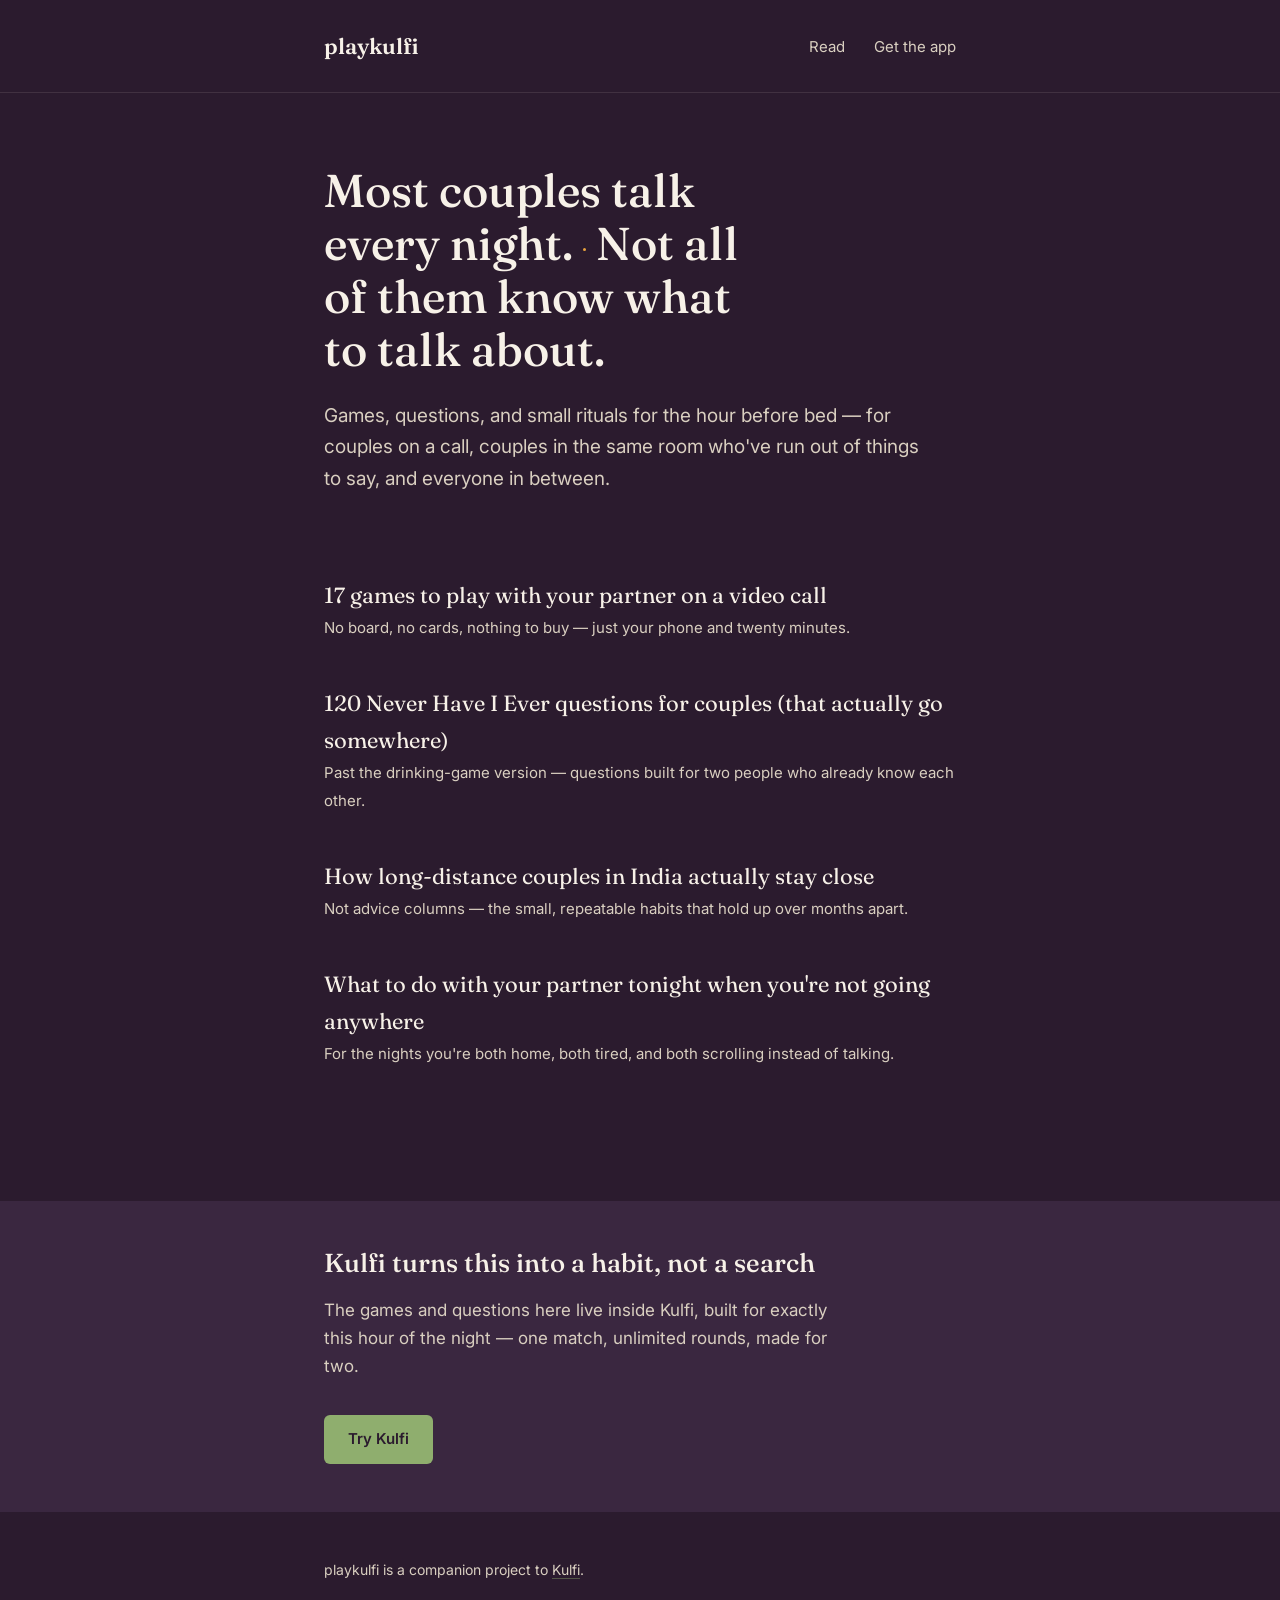
==== index.html @ df174f33 "add site" ====
<!DOCTYPE html>
<html lang="en">
<head>
<meta charset="UTF-8">
<meta name="viewport" content="width=device-width, initial-scale=1">
<title>PlayKulfi — Games and ideas for couples who don't live in the same room</title>
<meta name="description" content="Games, questions, and things to do with your partner tonight — whether you're on a call, in the same city, or nowhere near each other.">
<link rel="stylesheet" href="styles.css">
</head>
<body>

<header class="site">
  <div class="wrap">
    <a href="/" class="wordmark">playkulfi</a>
    <nav class="site">
      <a href="#posts">Read</a>
      <a href="https://kulfi.club" target="_blank" rel="noopener">Get the app</a>
    </nav>
  </div>
</header>

<section class="hero">
  <div class="wrap">
    <h1>Most couples talk every night.<span class="stick"></span>Not all of them know what to talk about.</h1>
    <p class="lede">Games, questions, and small rituals for the hour before bed — for couples on a call, couples in the same room who've run out of things to say, and everyone in between.</p>
  </div>
</section>

<section class="post-list" id="posts">
  <div class="wrap">

    <a class="post-row" href="/blogs/video-call-games.html">
      <span class="post-title">17 games to play with your partner on a video call</span>
      <span class="post-dek">No board, no cards, nothing to buy — just your phone and twenty minutes.</span>
    </a>

    <a class="post-row" href="/blogs/never-have-i-ever-couples.html">
      <span class="post-title">120 Never Have I Ever questions for couples (that actually go somewhere)</span>
      <span class="post-dek">Past the drinking-game version — questions built for two people who already know each other.</span>
    </a>

    <a class="post-row" href="/blogs/long-distance-closeness.html">
      <span class="post-title">How long-distance couples in India actually stay close</span>
      <span class="post-dek">Not advice columns — the small, repeatable habits that hold up over months apart.</span>
    </a>

    <a class="post-row" href="/blogs/night-in-ideas.html">
      <span class="post-title">What to do with your partner tonight when you're not going anywhere</span>
      <span class="post-dek">For the nights you're both home, both tired, and both scrolling instead of talking.</span>
    </a>

  </div>
</section>

<div class="cta-band">
  <div class="wrap">
    <h2>Kulfi turns this into a habit, not a search</h2>
    <p>The games and questions here live inside Kulfi, built for exactly this hour of the night — one match, unlimited rounds, made for two.</p>
    <a class="btn" href="https://kulfi.club" target="_blank" rel="noopener">Try Kulfi</a>
  </div>
</div>

<footer class="site">
  <div class="wrap">
    <p>playkulfi is a companion project to <a href="https://kulfi.club" target="_blank" rel="noopener">Kulfi</a>.</p>
  </div>
</footer>

</body>
</html>
---- styles.css ----
@import url('https://fonts.googleapis.com/css2?family=Fraunces:opsz,wght@9..144,400;9..144,500;9..144,600&family=Inter:wght@400;500;600&display=swap');

:root {
  --night: #2B1B2E;
  --night-soft: #3A2740;
  --pistachio: #8FAE6E;
  --marigold: #E8A33D;
  --cream: #F7F1E8;
  --cream-dim: #D9CFC0;
  --max-width: 680px;
}

* { box-sizing: border-box; }

html {
  scroll-behavior: smooth;
}

body {
  margin: 0;
  background: var(--night);
  color: var(--cream);
  font-family: 'Inter', -apple-system, sans-serif;
  font-size: 17px;
  line-height: 1.65;
  -webkit-font-smoothing: antialiased;
}

h1, h2, h3 {
  font-family: 'Fraunces', Georgia, serif;
  font-weight: 500;
  line-height: 1.15;
  margin: 0 0 0.5em 0;
  color: var(--cream);
}

a {
  color: var(--pistachio);
  text-decoration: none;
  border-bottom: 1px solid rgba(143, 174, 110, 0.4);
  transition: border-color 0.15s ease;
}

a:hover, a:focus-visible {
  border-color: var(--pistachio);
}

a:focus-visible {
  outline: 2px solid var(--marigold);
  outline-offset: 2px;
  border-radius: 2px;
}

.wrap {
  max-width: var(--max-width);
  margin: 0 auto;
  padding: 0 24px;
}

/* Header */
header.site {
  padding: 28px 0;
  border-bottom: 1px solid rgba(247, 241, 232, 0.1);
}

header.site .wrap {
  display: flex;
  justify-content: space-between;
  align-items: center;
}

.wordmark {
  font-family: 'Fraunces', serif;
  font-size: 22px;
  font-weight: 600;
  color: var(--cream);
  border: none;
}

.wordmark:hover { border: none; }

nav.site a {
  color: var(--cream-dim);
  border: none;
  margin-left: 24px;
  font-size: 15px;
}

nav.site a:hover { color: var(--marigold); }

/* Hero */
.hero {
  padding: 72px 0 56px;
}

.hero h1 {
  font-size: clamp(32px, 5vw, 46px);
  max-width: 14ch;
}

.hero p.lede {
  font-size: 19px;
  color: var(--cream-dim);
  max-width: 50ch;
  margin-top: 16px;
}

.stick {
  display: inline-block;
  width: 3px;
  height: 3px;
  border-radius: 50%;
  background: var(--marigold);
  margin: 0 10px;
  vertical-align: middle;
}

/* Post list */
.post-list {
  padding: 8px 0 64px;
}

.post-row {
  display: block;
  padding: 22px 0;
  border-bottom: 1px solid rgba(247, 241, 232, 0.1);
  border: none;
}

.post-row:first-child { padding-top: 0; }

.post-row:hover .post-title { color: var(--marigold); }

.post-title {
  font-family: 'Fraunces', serif;
  font-size: 22px;
  color: var(--cream);
  display: block;
  transition: color 0.15s ease;
}

.post-dek {
  color: var(--cream-dim);
  font-size: 15px;
  margin-top: 6px;
}

/* Blog post page */
article {
  padding: 56px 0 40px;
}

article .kicker {
  color: var(--pistachio);
  font-size: 14px;
  margin-bottom: 12px;
}

article h1 {
  font-size: clamp(28px, 4.5vw, 38px);
  max-width: 20ch;
}

article .dek {
  color: var(--cream-dim);
  font-size: 18px;
  margin-top: 12px;
  max-width: 55ch;
}

article .body {
  margin-top: 36px;
  max-width: 62ch;
}

article .body p { margin: 0 0 22px 0; }

article .body h2 {
  font-size: 24px;
  margin-top: 44px;
}

article .body ul, article .body ol {
  padding-left: 22px;
  margin: 0 0 22px 0;
}

article .body li { margin-bottom: 8px; }

.callout {
  background: var(--night-soft);
  border-left: 3px solid var(--marigold);
  padding: 18px 22px;
  border-radius: 4px;
  margin: 32px 0;
}

.callout p { margin: 0; }

.callout a { color: var(--marigold); border-color: rgba(232, 163, 61, 0.4); }

/* CTA band */
.cta-band {
  background: var(--night-soft);
  padding: 48px 0;
  margin-top: 48px;
}

.cta-band h2 { font-size: 26px; }

.cta-band p { color: var(--cream-dim); max-width: 48ch; }

.btn {
  display: inline-block;
  background: var(--pistachio);
  color: var(--night);
  font-family: 'Inter', sans-serif;
  font-weight: 600;
  font-size: 15px;
  padding: 12px 24px;
  border-radius: 6px;
  border: none;
  margin-top: 18px;
}

.btn:hover { background: var(--marigold); border: none; }

/* Footer */
footer.site {
  padding: 32px 0 48px;
  color: var(--cream-dim);
  font-size: 14px;
}

footer.site a { color: var(--cream-dim); }

@media (max-width: 480px) {
  .hero { padding: 48px 0 40px; }
  nav.site a { margin-left: 14px; font-size: 14px; }
}
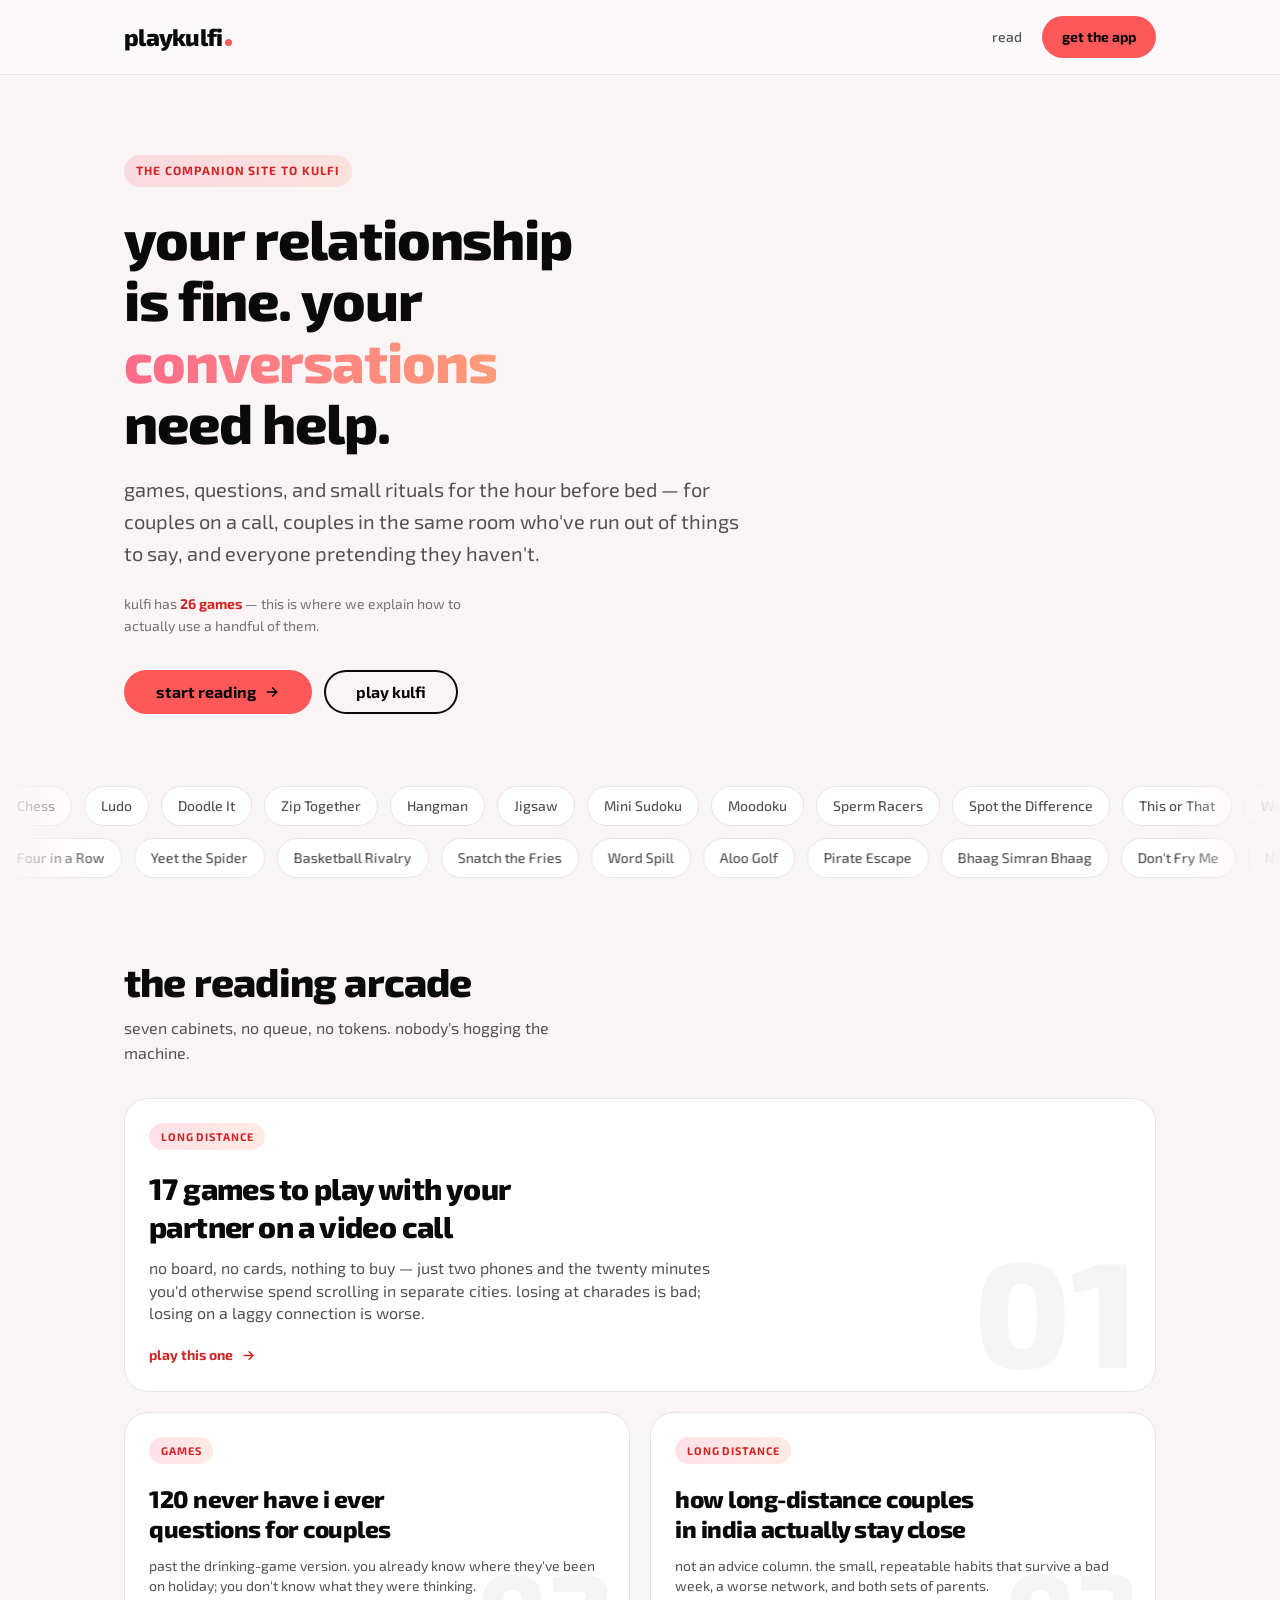
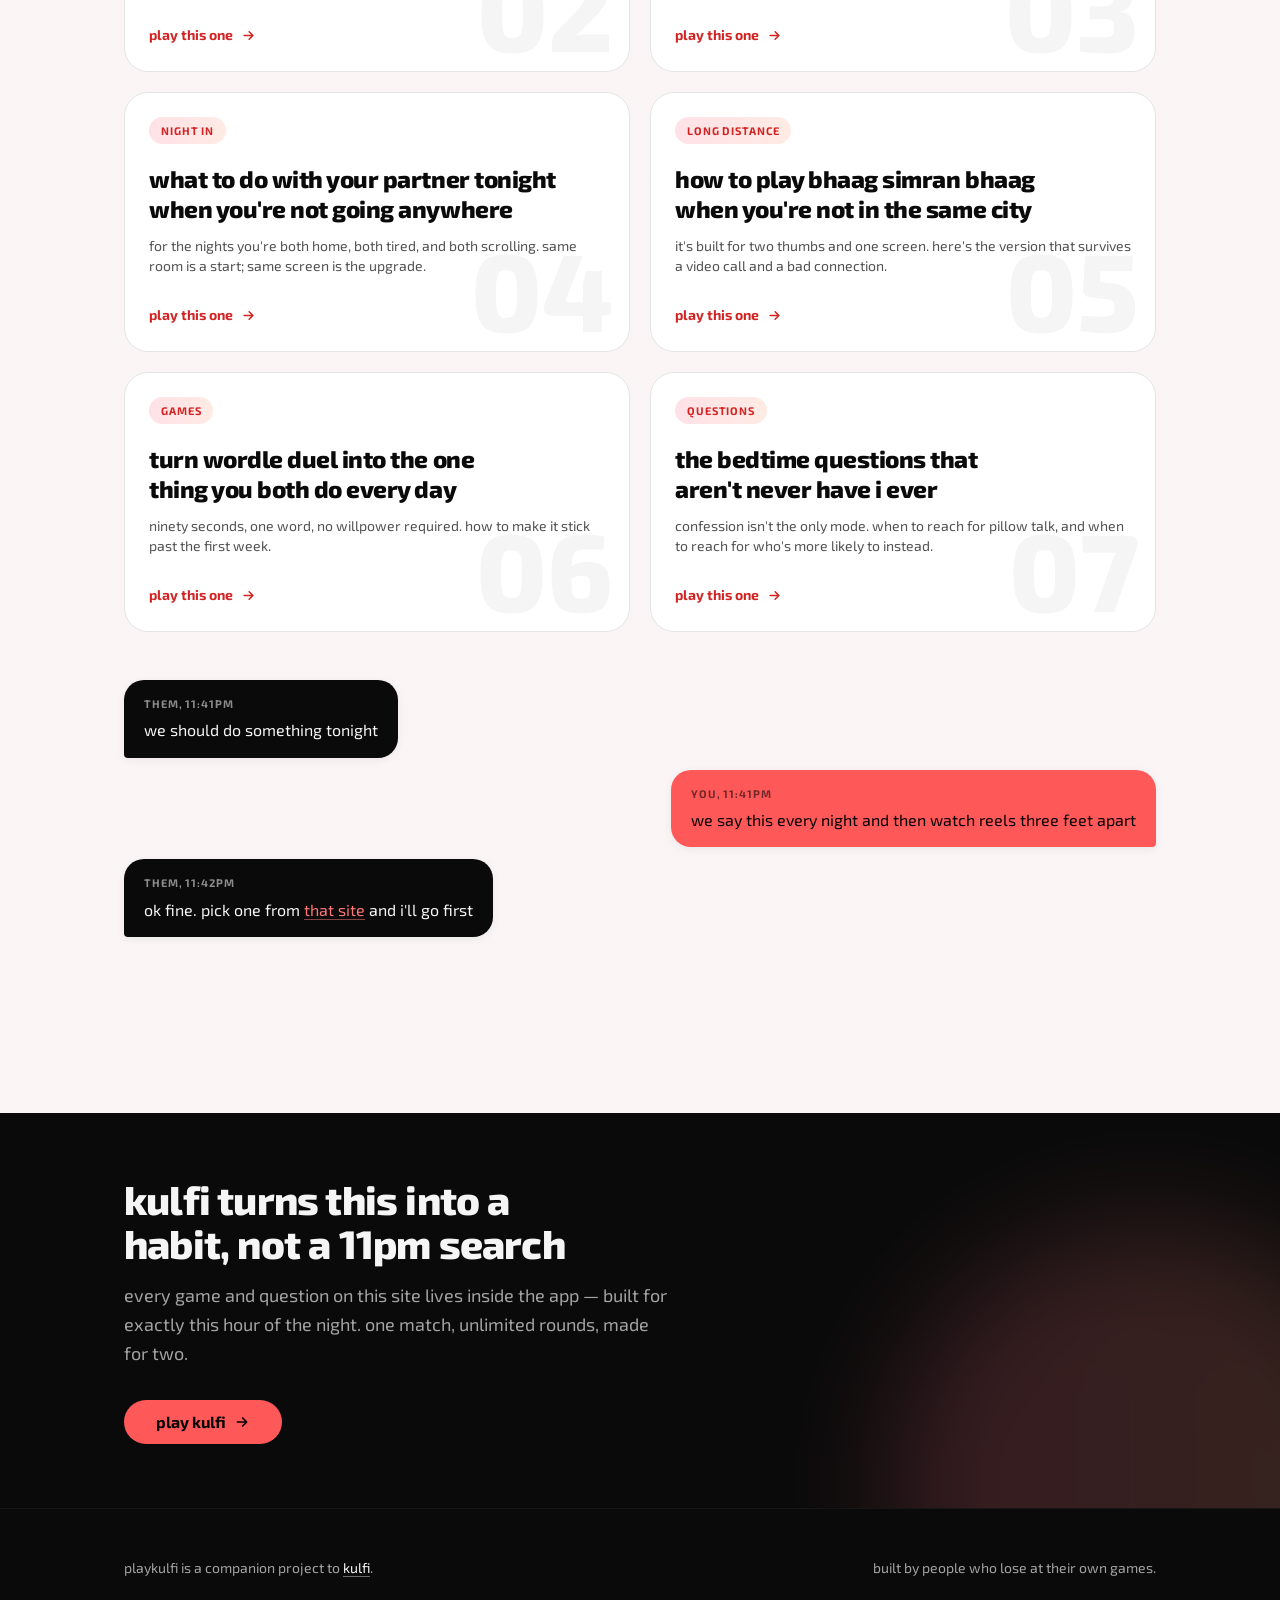
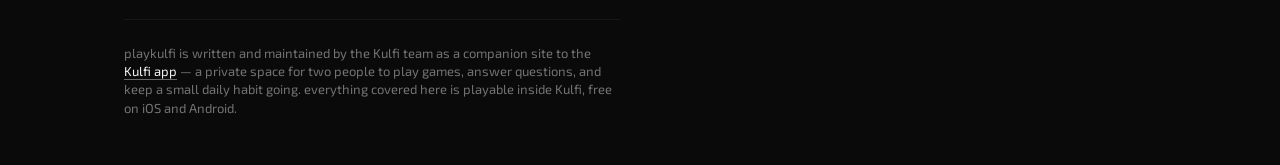
==== commit b18cb12c: "Add GA4 tracking, new blog posts, and site assets Adds Google Analytics 4 tag to all pages, new blog" ====
--- a/index.html
+++ b/index.html
@@ -1,11 +1,67 @@
 <!DOCTYPE html>
 <html lang="en">
 <head>
+<!-- Google tag (gtag.js) -->
+<script async src="https://www.googletagmanager.com/gtag/js?id=G-6GK3Y6PDGW"></script>
+<script>
+  window.dataLayer = window.dataLayer || [];
+  function gtag(){dataLayer.push(arguments);}
+  gtag('js', new Date());
+
+  gtag('config', 'G-6GK3Y6PDGW');
+</script>
 <meta charset="UTF-8">
 <meta name="viewport" content="width=device-width, initial-scale=1">
 <title>PlayKulfi — Games and ideas for couples who don't live in the same room</title>
 <meta name="description" content="Games, questions, and things to do with your partner tonight — whether you're on a call, in the same city, or nowhere near each other.">
-<link rel="stylesheet" href="styles.css">
+<link rel="icon" href="favicon.ico" sizes="32x32">
+<link rel="icon" href="images/favicon.svg" type="image/svg+xml">
+<link rel="apple-touch-icon" href="images/apple-touch-icon.png">
+<link rel="canonical" href="https://playkulfi.com/">
+<meta property="og:type" content="website">
+<meta property="og:site_name" content="playkulfi">
+<meta property="og:url" content="https://playkulfi.com/">
+<meta property="og:title" content="PlayKulfi — Games and ideas for couples who don't live in the same room">
+<meta property="og:description" content="Games, questions, and things to do with your partner tonight — whether you're on a call, in the same city, or nowhere near each other.">
+<meta property="og:image" content="https://playkulfi.com/images/og-image.png">
+<meta property="og:image:width" content="1200">
+<meta property="og:image:height" content="630">
+<meta name="twitter:card" content="summary_large_image">
+<meta name="twitter:title" content="PlayKulfi — Games and ideas for couples who don't live in the same room">
+<meta name="twitter:description" content="Games, questions, and things to do with your partner tonight — whether you're on a call, in the same city, or nowhere near each other.">
+<meta name="twitter:image" content="https://playkulfi.com/images/og-image.png">
+<link rel="preconnect" href="https://fonts.googleapis.com">
+<link rel="preconnect" href="https://fonts.gstatic.com" crossorigin>
+<link rel="stylesheet" href="https://fonts.googleapis.com/css2?family=Exo+2:ital,wght@0,100..900;1,100..900&display=swap">
+<link rel="stylesheet" href="styles.min.css">
+
+<script type="application/ld+json">
+{
+  "@context": "https://schema.org",
+  "@type": "Organization",
+  "name": "Kulfi",
+  "url": "https://kulfi.club",
+  "logo": "https://playkulfi.com/images/favicon-512.png",
+  "description": "Kulfi is a private game and question app built for two — chess, word games, and daily rituals designed for couples.",
+  "sameAs": [
+    "https://kulfi.club"
+  ]
+}
+</script>
+<script type="application/ld+json">
+{
+  "@context": "https://schema.org",
+  "@type": "WebSite",
+  "name": "playkulfi",
+  "url": "https://playkulfi.com/",
+  "description": "Games, questions, and small rituals for couples — the companion site to the Kulfi app.",
+  "isPartOf": {
+    "@type": "Organization",
+    "name": "Kulfi",
+    "url": "https://kulfi.club"
+  }
+}
+</script>
 </head>
 <body>
 
@@ -13,56 +69,140 @@
   <div class="wrap">
     <a href="/" class="wordmark">playkulfi</a>
     <nav class="site">
-      <a href="#posts">Read</a>
-      <a href="https://kulfi.club" target="_blank" rel="noopener">Get the app</a>
+      <a class="nav-read" href="#posts">read</a>
+      <a class="nav-cta" href="https://kulfi.club" target="_blank" rel="noopener">get the app</a>
     </nav>
   </div>
 </header>
 
 <section class="hero">
   <div class="wrap">
-    <h1>Most couples talk every night.<span class="stick"></span>Not all of them know what to talk about.</h1>
-    <p class="lede">Games, questions, and small rituals for the hour before bed — for couples on a call, couples in the same room who've run out of things to say, and everyone in between.</p>
+    <p class="eyebrow">the companion site to kulfi</p>
+    <h1>your relationship is fine. your <em>conversations</em> need help.</h1>
+    <p class="lede">games, questions, and small rituals for the hour before bed — for couples on a call, couples in the same room who've run out of things to say, and everyone pretending they haven't.</p>
+    <p class="stat">kulfi has <b>26 games</b> — this is where we explain how to actually use a handful of them.</p>
+    <div class="hero-actions">
+      <a class="btn btn--primary btn--arrow" href="#posts">start reading</a>
+      <a class="btn btn--ghost" href="https://kulfi.club" target="_blank" rel="noopener">play kulfi</a>
+    </div>
   </div>
 </section>
 
-<section class="post-list" id="posts">
-  <div class="wrap">
-
-    <a class="post-row" href="/blogs/video-call-games.html">
-      <span class="post-title">17 games to play with your partner on a video call</span>
-      <span class="post-dek">No board, no cards, nothing to buy — just your phone and twenty minutes.</span>
-    </a>
-
-    <a class="post-row" href="/blogs/never-have-i-ever-couples.html">
-      <span class="post-title">120 Never Have I Ever questions for couples (that actually go somewhere)</span>
-      <span class="post-dek">Past the drinking-game version — questions built for two people who already know each other.</span>
-    </a>
-
-    <a class="post-row" href="/blogs/long-distance-closeness.html">
-      <span class="post-title">How long-distance couples in India actually stay close</span>
-      <span class="post-dek">Not advice columns — the small, repeatable habits that hold up over months apart.</span>
-    </a>
-
-    <a class="post-row" href="/blogs/night-in-ideas.html">
-      <span class="post-title">What to do with your partner tonight when you're not going anywhere</span>
-      <span class="post-dek">For the nights you're both home, both tired, and both scrolling instead of talking.</span>
-    </a>
-
+<!-- Game wall — the real Kulfi library, drifting like their Game Arcade -->
+<section class="chip-wall" aria-label="Games available in Kulfi">
+  <div class="chip-row">
+    <div class="chip-track">
+      <span class="chip">Chess</span><span class="chip">Ludo</span><span class="chip">Doodle It</span><span class="chip">Zip Together</span><span class="chip">Hangman</span><span class="chip">Jigsaw</span><span class="chip">Mini Sudoku</span><span class="chip">Moodoku</span><span class="chip">Sperm Racers</span><span class="chip">Spot the Difference</span><span class="chip">This or That</span><span class="chip">Weave</span><span class="chip">Wordle Duel</span>
+      <span class="chip" aria-hidden="true">Chess</span><span class="chip" aria-hidden="true">Ludo</span><span class="chip" aria-hidden="true">Doodle It</span><span class="chip" aria-hidden="true">Zip Together</span><span class="chip" aria-hidden="true">Hangman</span><span class="chip" aria-hidden="true">Jigsaw</span><span class="chip" aria-hidden="true">Mini Sudoku</span><span class="chip" aria-hidden="true">Moodoku</span><span class="chip" aria-hidden="true">Sperm Racers</span><span class="chip" aria-hidden="true">Spot the Difference</span><span class="chip" aria-hidden="true">This or That</span><span class="chip" aria-hidden="true">Weave</span><span class="chip" aria-hidden="true">Wordle Duel</span>
+    </div>
+  </div>
+  <div class="chip-row">
+    <div class="chip-track">
+      <span class="chip">Four in a Row</span><span class="chip">Yeet the Spider</span><span class="chip">Basketball Rivalry</span><span class="chip">Snatch the Fries</span><span class="chip">Word Spill</span><span class="chip">Aloo Golf</span><span class="chip">Pirate Escape</span><span class="chip">Bhaag Simran Bhaag</span><span class="chip">Don't Fry Me</span><span class="chip">Never Have I Ever</span><span class="chip">Who's More Likely To</span><span class="chip">Pillow Talk</span><span class="chip">Daily Questions</span>
+      <span class="chip" aria-hidden="true">Four in a Row</span><span class="chip" aria-hidden="true">Yeet the Spider</span><span class="chip" aria-hidden="true">Basketball Rivalry</span><span class="chip" aria-hidden="true">Snatch the Fries</span><span class="chip" aria-hidden="true">Word Spill</span><span class="chip" aria-hidden="true">Aloo Golf</span><span class="chip" aria-hidden="true">Pirate Escape</span><span class="chip" aria-hidden="true">Bhaag Simran Bhaag</span><span class="chip" aria-hidden="true">Don't Fry Me</span><span class="chip" aria-hidden="true">Never Have I Ever</span><span class="chip" aria-hidden="true">Who's More Likely To</span><span class="chip" aria-hidden="true">Pillow Talk</span><span class="chip" aria-hidden="true">Daily Questions</span>
+    </div>
   </div>
 </section>
 
+<section class="arcade" id="posts">
+  <div class="wrap">
+
+    <div class="section-head">
+      <h2>the reading arcade</h2>
+      <p>seven cabinets, no queue, no tokens. nobody's hogging the machine.</p>
+    </div>
+
+    <div class="arcade-grid">
+
+      <a class="arcade-card arcade-card--wide" href="/blogs/video-call-games.html">
+        <span class="slot" aria-hidden="true">01</span>
+        <span class="badge">long distance</span>
+        <h3>17 games to play with your partner on a video call</h3>
+        <p class="dek">no board, no cards, nothing to buy — just two phones and the twenty minutes you'd otherwise spend scrolling in separate cities. losing at charades is bad; losing on a laggy connection is worse.</p>
+        <span class="play">play this one</span>
+      </a>
+
+      <a class="arcade-card" href="/blogs/never-have-i-ever-couples.html">
+        <span class="slot" aria-hidden="true">02</span>
+        <span class="badge">games</span>
+        <h3>120 never have i ever questions for couples</h3>
+        <p class="dek">past the drinking-game version. you already know where they've been on holiday; you don't know what they were thinking.</p>
+        <span class="play">play this one</span>
+      </a>
+
+      <a class="arcade-card" href="/blogs/long-distance-closeness.html">
+        <span class="slot" aria-hidden="true">03</span>
+        <span class="badge">long distance</span>
+        <h3>how long-distance couples in india actually stay close</h3>
+        <p class="dek">not an advice column. the small, repeatable habits that survive a bad week, a worse network, and both sets of parents.</p>
+        <span class="play">play this one</span>
+      </a>
+
+      <a class="arcade-card" href="/blogs/night-in-ideas.html">
+        <span class="slot" aria-hidden="true">04</span>
+        <span class="badge">night in</span>
+        <h3>what to do with your partner tonight when you're not going anywhere</h3>
+        <p class="dek">for the nights you're both home, both tired, and both scrolling. same room is a start; same screen is the upgrade.</p>
+        <span class="play">play this one</span>
+      </a>
+
+      <a class="arcade-card" href="/blogs/bhaag-simran-bhaag-long-distance.html">
+        <span class="slot" aria-hidden="true">05</span>
+        <span class="badge">long distance</span>
+        <h3>how to play bhaag simran bhaag when you're not in the same city</h3>
+        <p class="dek">it's built for two thumbs and one screen. here's the version that survives a video call and a bad connection.</p>
+        <span class="play">play this one</span>
+      </a>
+
+      <a class="arcade-card" href="/blogs/wordle-duel-daily-ritual.html">
+        <span class="slot" aria-hidden="true">06</span>
+        <span class="badge">games</span>
+        <h3>turn wordle duel into the one thing you both do every day</h3>
+        <p class="dek">ninety seconds, one word, no willpower required. how to make it stick past the first week.</p>
+        <span class="play">play this one</span>
+      </a>
+
+      <a class="arcade-card" href="/blogs/pillow-talk-bedtime-questions.html">
+        <span class="slot" aria-hidden="true">07</span>
+        <span class="badge">questions</span>
+        <h3>the bedtime questions that aren't never have i ever</h3>
+        <p class="dek">confession isn't the only mode. when to reach for pillow talk, and when to reach for who's more likely to instead.</p>
+        <span class="play">play this one</span>
+      </a>
+
+    </div>
+
+    <div class="chat">
+      <div class="bubble bubble--them">
+        <span class="who">them, 11:41pm</span>
+        <p>we should do something tonight</p>
+      </div>
+      <div class="bubble bubble--you">
+        <span class="who">you, 11:41pm</span>
+        <p>we say this every night and then watch reels three feet apart</p>
+      </div>
+      <div class="bubble bubble--them">
+        <span class="who">them, 11:42pm</span>
+        <p>ok fine. pick one from <a href="#posts">that site</a> and i'll go first</p>
+      </div>
+    </div>
+
+  </div>
+</section>
+
 <div class="cta-band">
   <div class="wrap">
-    <h2>Kulfi turns this into a habit, not a search</h2>
-    <p>The games and questions here live inside Kulfi, built for exactly this hour of the night — one match, unlimited rounds, made for two.</p>
-    <a class="btn" href="https://kulfi.club" target="_blank" rel="noopener">Try Kulfi</a>
+    <h2>kulfi turns this into a habit, not a 11pm search</h2>
+    <p>every game and question on this site lives inside the app — built for exactly this hour of the night. one match, unlimited rounds, made for two.</p>
+    <a class="btn btn--primary btn--arrow" href="https://kulfi.club" target="_blank" rel="noopener">play kulfi</a>
   </div>
 </div>
 
 <footer class="site">
   <div class="wrap">
-    <p>playkulfi is a companion project to <a href="https://kulfi.club" target="_blank" rel="noopener">Kulfi</a>.</p>
+    <p>playkulfi is a companion project to <a href="https://kulfi.club" target="_blank" rel="noopener">kulfi</a>.</p>
+    <p>built by people who lose at their own games.</p>
+    <p class="footer-about">playkulfi is written and maintained by the Kulfi team as a companion site to the <a href="https://kulfi.club" target="_blank" rel="noopener">Kulfi app</a> — a private space for two people to play games, answer questions, and keep a small daily habit going. everything covered here is playable inside Kulfi, free on iOS and Android.</p>
   </div>
 </footer>
 
--- a/styles.min.css
+++ b/styles.min.css
@@ -0,0 +1 @@
+:root{--cherry-100:#ff9b9b;--cherry-200:#ff7676;--cherry-300:#ff5858;--cherry-400:#f23a3a;--cherry-500:#d32424;--cherry-600:#ad1818;--cherry-700:#821010;--cherry-1000:#050101;--gradient-cherry:linear-gradient(89deg,#ff6b8a 0%,#ff9b78 100%);--gradient-cherry-soft:linear-gradient(89deg,#ff6b8a33 0%,#ff9b7833 100%);--grey-50:#fafafa;--grey-100:#f5f5f5;--grey-200:#e5e5e5;--grey-300:#d4d4d4;--grey-400:#a3a3a3;--grey-500:#737373;--grey-600:#525252;--grey-800:#262626;--grey-900:#171717;--grey-1000:#0a0a0a;--surface:var(--grey-50);--card:#ffffff;--raised:var(--grey-100);--border:var(--grey-200);--text:var(--grey-1000);--subtext:var(--grey-600);--muted:var(--grey-500);--on-brand:var(--cherry-1000);--accent-fill:var(--cherry-300);--accent-text:var(--cherry-500);--accent-hover:var(--cherry-600);--bg-tint:rgba(255,107,138,0.04);--fs-3xs:11px;--fs-2xs:12px;--fs-xs:13px;--fs-sm:14px;--fs-md:16px;--fs-lg:18px;--fs-xl:20px;--fs-2xl:24px;--fs-3xl:30px;--fs-4xl:40px;--fs-5xl:56px;--lh-tight:1.1;--lh-snug:1.25;--lh-body:1.4;--lh-loose:1.6;--fw-light:300;--fw-regular:400;--fw-medium:500;--fw-bold:700;--fw-black:800;--font-ui:"Exo 2",system-ui,-apple-system,"Segoe UI",Roboto,sans-serif;--font-display:var(--font-ui);--display-tracking:-0.02em;--space-1:4px;--space-2:8px;--space-3:12px;--space-4:16px;--space-5:20px;--space-6:24px;--space-8:32px;--space-12:48px;--space-16:64px;--space-20:80px;--radius-sm:4px;--radius-md:8px;--radius-lg:12px;--radius-xl:16px;--radius-card:24px;--radius-pill:9999px;--duration-instant:100ms;--duration-fast:200ms;--duration-normal:300ms;--ease-standard:cubic-bezier(0.2,0,0,1);--ease-spring:cubic-bezier(0.34,1.56,0.64,1);--shadow-sm:0 2px 8px rgba(10,10,10,0.06);--shadow-md:0 8px 24px rgba(10,10,10,0.08);--shadow-lg:0 20px 48px rgba(10,10,10,0.12);--shadow-cherry-glow:0 8px 32px rgba(255,107,138,0.32);--touch-min:44px;--wrap:1080px;--wrap-read:720px}*,*::before,*::after{box-sizing:border-box}html{scroll-behavior:smooth;-webkit-text-size-adjust:100%}body{margin:0;background-color:var(--surface);background-image:linear-gradient(var(--bg-tint),var(--bg-tint));color:var(--text);font-family:var(--font-ui);font-size:var(--fs-md);font-weight:var(--fw-regular);line-height:var(--lh-loose);-webkit-font-smoothing:antialiased;-moz-osx-font-smoothing:grayscale}h1,h2,h3,h4{font-family:var(--font-display);font-weight:var(--fw-black);letter-spacing:var(--display-tracking);line-height:var(--lh-snug);color:var(--text);margin:0;text-wrap:balance}p{margin:0}img{max-width:100%;display:block}a{color:var(--accent-text);text-decoration:underline;text-decoration-color:rgba(211,36,36,0.32);text-underline-offset:3px;transition:color var(--duration-fast) var(--ease-standard),text-decoration-color var(--duration-fast) var(--ease-standard)}a:hover{color:var(--accent-hover);text-decoration-color:currentColor}:focus-visible{outline:3px solid var(--accent-fill);outline-offset:3px;border-radius:var(--radius-sm)}.wrap{width:100%;max-width:var(--wrap);margin:0 auto;padding:0 var(--space-6)}.wrap--read{max-width:var(--wrap-read)}header.site{position:sticky;top:0;z-index:10;padding:var(--space-4) 0;background:rgba(250,250,250,0.82);backdrop-filter:saturate(180%) blur(12px);-webkit-backdrop-filter:saturate(180%) blur(12px);border-bottom:1px solid var(--border)}header.site .wrap{display:flex;align-items:center;justify-content:space-between;gap:var(--space-4)}.wordmark{font-family:var(--font-display);font-size:var(--fs-2xl);font-weight:var(--fw-black);letter-spacing:-0.03em;color:var(--text);text-decoration:none;line-height:1;display:inline-flex;align-items:baseline;gap:2px}.wordmark:hover{color:var(--text)}.wordmark::after{content:"";width:7px;height:7px;border-radius:var(--radius-pill);background:var(--accent-fill);display:inline-block;transition:transform var(--duration-fast) var(--ease-spring)}.wordmark:hover::after{transform:translateY(-3px) scale(1.15)}nav.site{display:flex;align-items:center;gap:var(--space-5)}nav.site a{font-size:var(--fs-sm);font-weight:var(--fw-medium);color:var(--subtext);text-decoration:none}nav.site a:hover{color:var(--text)}nav.site a.nav-cta{background:var(--accent-fill);color:var(--on-brand);font-weight:var(--fw-bold);padding:10px var(--space-5);border-radius:var(--radius-pill);transition:transform var(--duration-fast) var(--ease-spring),box-shadow var(--duration-fast) var(--ease-standard)}nav.site a.nav-cta:hover{color:var(--on-brand);transform:translateY(-1px);box-shadow:var(--shadow-cherry-glow)}.hero{padding:var(--space-20) 0 var(--space-12)}.eyebrow{display:inline-flex;align-items:center;gap:var(--space-2);font-size:var(--fs-2xs);font-weight:var(--fw-bold);letter-spacing:0.08em;text-transform:uppercase;color:var(--accent-text);background:var(--gradient-cherry-soft);padding:6px var(--space-3);border-radius:var(--radius-pill);margin-bottom:var(--space-5)}.hero h1{font-size:clamp(38px,7vw,var(--fs-5xl));line-height:var(--lh-tight);max-width:16ch}.hero h1 em{font-style:normal;background:var(--gradient-cherry);-webkit-background-clip:text;background-clip:text;color:transparent}.hero .lede{font-size:clamp(var(--fs-lg),2.2vw,var(--fs-xl));color:var(--subtext);max-width:52ch;margin-top:var(--space-5)}.hero .stat{margin-top:var(--space-6);font-size:var(--fs-sm);color:var(--muted);max-width:46ch}.hero .stat b{color:var(--accent-text);font-weight:var(--fw-bold)}.hero-actions{display:flex;flex-wrap:wrap;gap:var(--space-3);margin-top:var(--space-8)}.btn{display:inline-flex;align-items:center;gap:var(--space-2);min-height:var(--touch-min);padding:var(--space-3) var(--space-8);border-radius:var(--radius-pill);font-family:var(--font-ui);font-size:var(--fs-md);font-weight:var(--fw-bold);line-height:1;text-decoration:none;border:0;cursor:pointer;transition:transform var(--duration-fast) var(--ease-spring),box-shadow var(--duration-fast) var(--ease-standard),background var(--duration-fast) var(--ease-standard)}.btn--primary{background:var(--accent-fill);color:var(--on-brand)}.btn--primary:hover{color:var(--on-brand);transform:translateY(-2px);box-shadow:var(--shadow-cherry-glow)}.btn--ghost{background:transparent;color:var(--text);box-shadow:inset 0 0 0 2px var(--text)}.btn--ghost:hover{color:var(--on-brand);background:var(--text);box-shadow:inset 0 0 0 2px var(--text);transform:translateY(-2px)}.btn--arrow::after{content:"";width:16px;height:16px;background:currentColor;-webkit-mask:url("data:image/svg+xml;utf8,<svg xmlns='http://www.w3.org/2000/svg' viewBox='0 0 24 24' fill='none' stroke='black' stroke-width='2.5' stroke-linecap='round' stroke-linejoin='round'><path d='M5 12h14M13 6l6 6-6 6'/></svg>") center/contain no-repeat;mask:url("data:image/svg+xml;utf8,<svg xmlns='http://www.w3.org/2000/svg' viewBox='0 0 24 24' fill='none' stroke='black' stroke-width='2.5' stroke-linecap='round' stroke-linejoin='round'><path d='M5 12h14M13 6l6 6-6 6'/></svg>") center/contain no-repeat;transition:transform var(--duration-fast) var(--ease-spring)}.btn--arrow:hover::after{transform:translateX(4px)}.chip-wall{padding:var(--space-6) 0 var(--space-12);overflow:hidden;-webkit-mask-image:linear-gradient(90deg,transparent,#000 8%,#000 92%,transparent);mask-image:linear-gradient(90deg,transparent,#000 8%,#000 92%,transparent)}.chip-row{overflow:hidden}.chip-row + .chip-row{margin-top:var(--space-3)}.chip-track{display:flex;gap:var(--space-3);width:max-content;animation:chip-drift 90s linear infinite;will-change:transform}.chip-row:nth-child(2) .chip-track{animation-duration:110s;animation-direction:reverse}@keyframes chip-drift{from{transform:translate3d(0,0,0)}to{transform:translate3d(-50%,0,0)}}.chip{flex:0 0 auto;font-size:var(--fs-sm);font-weight:var(--fw-medium);color:var(--subtext);background:var(--card);border:1px solid var(--border);padding:var(--space-2) var(--space-4);border-radius:var(--radius-pill);white-space:nowrap;cursor:default;user-select:none}.arcade{padding:var(--space-8) 0 var(--space-16)}.section-head{margin-bottom:var(--space-8)}.section-head h2{font-size:clamp(var(--fs-2xl),4vw,var(--fs-4xl));line-height:var(--lh-tight)}.section-head p{color:var(--subtext);margin-top:var(--space-3);max-width:48ch}.arcade-grid{display:grid;grid-template-columns:1fr;gap:var(--space-5)}.arcade-card{position:relative;display:flex;flex-direction:column;padding:var(--space-6);background:var(--card);border:1px solid var(--border);border-radius:var(--radius-card);text-decoration:none;color:var(--text);overflow:hidden;isolation:isolate;min-height:260px;transition:transform var(--duration-normal) var(--ease-spring),box-shadow var(--duration-normal) var(--ease-standard),border-color var(--duration-fast) var(--ease-standard)}.arcade-card::before{content:"";position:absolute;inset:0 0 auto 0;height:5px;background:var(--gradient-cherry);transform:scaleX(0);transform-origin:left;transition:transform var(--duration-normal) var(--ease-standard)}.arcade-card:hover,.arcade-card:focus-visible{transform:translateY(-6px);box-shadow:var(--shadow-lg);border-color:rgba(255,88,88,0.4);color:var(--text)}.arcade-card:hover::before,.arcade-card:focus-visible::before{transform:scaleX(1)}.arcade-card .slot{position:absolute;right:var(--space-4);bottom:var(--space-2);z-index:-1;font-family:var(--font-display);font-size:110px;font-weight:var(--fw-black);line-height:1;color:var(--grey-100);user-select:none;transition:color var(--duration-normal) var(--ease-standard)}.arcade-card:hover .slot{color:rgba(255,107,138,0.14)}.arcade-card .badge{align-self:flex-start;font-size:var(--fs-3xs);font-weight:var(--fw-bold);letter-spacing:0.08em;text-transform:uppercase;color:var(--accent-text);background:var(--gradient-cherry-soft);padding:5px var(--space-3);border-radius:var(--radius-pill);margin-bottom:var(--space-5)}.arcade-card h3{font-size:var(--fs-2xl);line-height:var(--lh-snug);margin-bottom:var(--space-3)}.arcade-card .dek{font-size:var(--fs-sm);color:var(--subtext);line-height:var(--lh-body)}.arcade-card .play{margin-top:auto;padding-top:var(--space-5);display:inline-flex;align-items:center;gap:var(--space-2);font-size:var(--fs-sm);font-weight:var(--fw-bold);color:var(--accent-text)}.arcade-card .play::after{content:"";width:15px;height:15px;background:currentColor;-webkit-mask:url("data:image/svg+xml;utf8,<svg xmlns='http://www.w3.org/2000/svg' viewBox='0 0 24 24' fill='none' stroke='black' stroke-width='2.5' stroke-linecap='round' stroke-linejoin='round'><path d='M5 12h14M13 6l6 6-6 6'/></svg>") center/contain no-repeat;mask:url("data:image/svg+xml;utf8,<svg xmlns='http://www.w3.org/2000/svg' viewBox='0 0 24 24' fill='none' stroke='black' stroke-width='2.5' stroke-linecap='round' stroke-linejoin='round'><path d='M5 12h14M13 6l6 6-6 6'/></svg>") center/contain no-repeat;transition:transform var(--duration-fast) var(--ease-spring)}.arcade-card:hover .play::after{transform:translateX(4px)}@media (min-width:860px){.arcade-grid{grid-template-columns:repeat(2,1fr)}.arcade-card--wide{grid-column:1 / -1;min-height:240px}.arcade-card--wide h3{font-size:var(--fs-3xl);max-width:22ch}.arcade-card--wide .dek{font-size:var(--fs-md);max-width:58ch}.arcade-card--wide .slot{font-size:150px}}.chat{display:flex;flex-direction:column;gap:var(--space-3);margin:var(--space-12) 0}.bubble{position:relative;max-width:34rem;padding:var(--space-4) var(--space-5);border-radius:20px;font-size:var(--fs-md);line-height:var(--lh-body);box-shadow:var(--shadow-sm)}.bubble p{margin:0}.bubble p + p{margin-top:var(--space-3)}.bubble--them{align-self:flex-start;background:var(--grey-1000);color:var(--grey-100);border-bottom-left-radius:var(--radius-sm)}.bubble--them a{color:var(--cherry-200);text-decoration-color:rgba(255,118,118,0.5)}.bubble--them a:hover{color:var(--cherry-100)}.bubble--you{align-self:flex-end;background:var(--accent-fill);color:var(--on-brand);border-bottom-right-radius:var(--radius-sm)}.bubble--you a{color:var(--on-brand);text-decoration-color:rgba(5,1,1,0.45)}.bubble--you a:hover{color:var(--on-brand)}.bubble .who{display:block;font-size:var(--fs-3xs);font-weight:var(--fw-bold);letter-spacing:0.08em;text-transform:uppercase;opacity:0.55;margin-bottom:var(--space-2)}.callout{margin:var(--space-12) 0;display:flex;flex-direction:column;align-items:flex-start}.callout .bubble{max-width:100%}article{padding:var(--space-16) 0 var(--space-12)}article .kicker{display:inline-flex;align-items:center;font-size:var(--fs-2xs);font-weight:var(--fw-bold);letter-spacing:0.08em;text-transform:uppercase;color:var(--accent-text);background:var(--gradient-cherry-soft);padding:6px var(--space-3);border-radius:var(--radius-pill);margin-bottom:var(--space-5)}article h1{font-size:clamp(32px,5.5vw,var(--fs-4xl));line-height:var(--lh-tight);max-width:22ch}article .dek{font-size:var(--fs-lg);color:var(--subtext);margin-top:var(--space-4);max-width:58ch}article .body{margin-top:var(--space-12);font-size:var(--fs-lg);line-height:var(--lh-loose)}article .body p{margin:0 0 var(--space-6) 0}article .body h2{font-size:var(--fs-2xl);margin:var(--space-12) 0 var(--space-5);scroll-margin-top:90px}article .body h2::before{content:"";display:block;width:28px;height:4px;border-radius:var(--radius-pill);background:var(--gradient-cherry);margin-bottom:var(--space-4)}article .body ul,article .body ol{margin:0 0 var(--space-6) 0;padding:0;list-style:none}article .body li{position:relative;padding-left:var(--space-6);margin-bottom:var(--space-3)}article .body ul > li::before{content:"";position:absolute;left:0;top:0.62em;width:7px;height:7px;border-radius:var(--radius-pill);background:var(--accent-fill)}article .body ol{counter-reset:step}article .body ol > li{counter-increment:step}article .body ol > li::before{content:counter(step);position:absolute;left:0;top:0.1em;font-size:var(--fs-xs);font-weight:var(--fw-bold);color:var(--accent-text)}article .body strong{font-weight:var(--fw-bold);color:var(--text)}.cta-band{margin:var(--space-16) 0 0;padding:var(--space-16) 0;background:var(--grey-1000);color:var(--grey-100);position:relative;overflow:hidden}.cta-band::before{content:"";position:absolute;inset:auto -10% -60% auto;width:520px;height:520px;border-radius:50%;background:var(--gradient-cherry);opacity:0.18;filter:blur(60px);pointer-events:none}.cta-band .wrap{position:relative;z-index:1}.cta-band h2{color:var(--grey-100);font-size:clamp(var(--fs-2xl),4.5vw,var(--fs-4xl));line-height:var(--lh-tight);max-width:18ch}.cta-band p{color:var(--grey-400);margin-top:var(--space-4);max-width:50ch;font-size:var(--fs-lg)}.cta-band .btn{margin-top:var(--space-8)}footer.site{padding:var(--space-12) 0;background:var(--grey-1000);color:var(--grey-400);font-size:var(--fs-sm);border-top:1px solid var(--grey-900)}footer.site .wrap{display:flex;flex-wrap:wrap;gap:var(--space-4);align-items:center;justify-content:space-between}footer.site a{color:var(--grey-100);text-decoration-color:rgba(245,245,245,0.4)}footer.site a:hover{color:var(--cherry-200)}.footer-about{width:100%;padding-top:var(--space-6);margin-top:var(--space-6);border-top:1px solid var(--grey-900);color:var(--grey-500);font-size:var(--fs-xs);line-height:var(--lh-body);max-width:62ch}.footer-about a{color:var(--grey-300)}.footer-about a:hover{color:var(--cherry-200)}.byline{display:flex;align-items:center;gap:var(--space-2);margin-top:var(--space-5);font-size:var(--fs-xs);color:var(--muted)}.byline .byline-dot{width:3px;height:3px;border-radius:var(--radius-pill);background:var(--muted);flex-shrink:0}.related-reading{margin:var(--space-12) 0;padding:var(--space-6);background:var(--raised);border-radius:var(--radius-lg)}.related-reading p.related-label{font-size:var(--fs-2xs);font-weight:var(--fw-bold);letter-spacing:0.08em;text-transform:uppercase;color:var(--accent-text);margin-bottom:var(--space-3)}.related-reading ul{list-style:none;margin:0;padding:0;display:flex;flex-direction:column;gap:var(--space-2)}.related-reading li{padding-left:0;margin:0}.related-reading li::before{content:none}.related-reading a{font-weight:var(--fw-medium);font-size:var(--fs-md)}.faq{margin:var(--space-12) 0}.faq h2{margin-bottom:var(--space-6)}.faq-item{padding:var(--space-5) 0;border-top:1px solid var(--border)}.faq-item:last-child{border-bottom:1px solid var(--border)}.faq-item h3{font-size:var(--fs-lg);font-weight:var(--fw-bold);margin-bottom:var(--space-3);line-height:var(--lh-snug)}.faq-item p{color:var(--subtext);font-size:var(--fs-md);margin:0}@media (max-width:720px){.wrap{padding:0 var(--space-4)}.hero{padding:var(--space-12) 0 var(--space-8)}.arcade{padding:var(--space-4) 0 var(--space-12)}article{padding:var(--space-12) 0 var(--space-8)}article .body{font-size:var(--fs-md);margin-top:var(--space-8)}.cta-band{padding:var(--space-12) 0}nav.site{gap:var(--space-3)}nav.site a.nav-cta{padding:9px var(--space-4)}.bubble{max-width:100%}.arcade-card{min-height:0;padding:var(--space-5)}.arcade-card .slot{font-size:80px}footer.site .wrap{flex-direction:column;align-items:flex-start}}@media (max-width:400px){nav.site a.nav-read{display:none}}@media (prefers-reduced-motion:reduce){html{scroll-behavior:auto}*,*::before,*::after{animation-duration:0.01ms !important;animation-iteration-count:1 !important;transition-duration:0.01ms !important}.chip-track{animation:none}.chip-wall{-webkit-mask-image:none;mask-image:none}.chip-row{overflow-x:auto}}
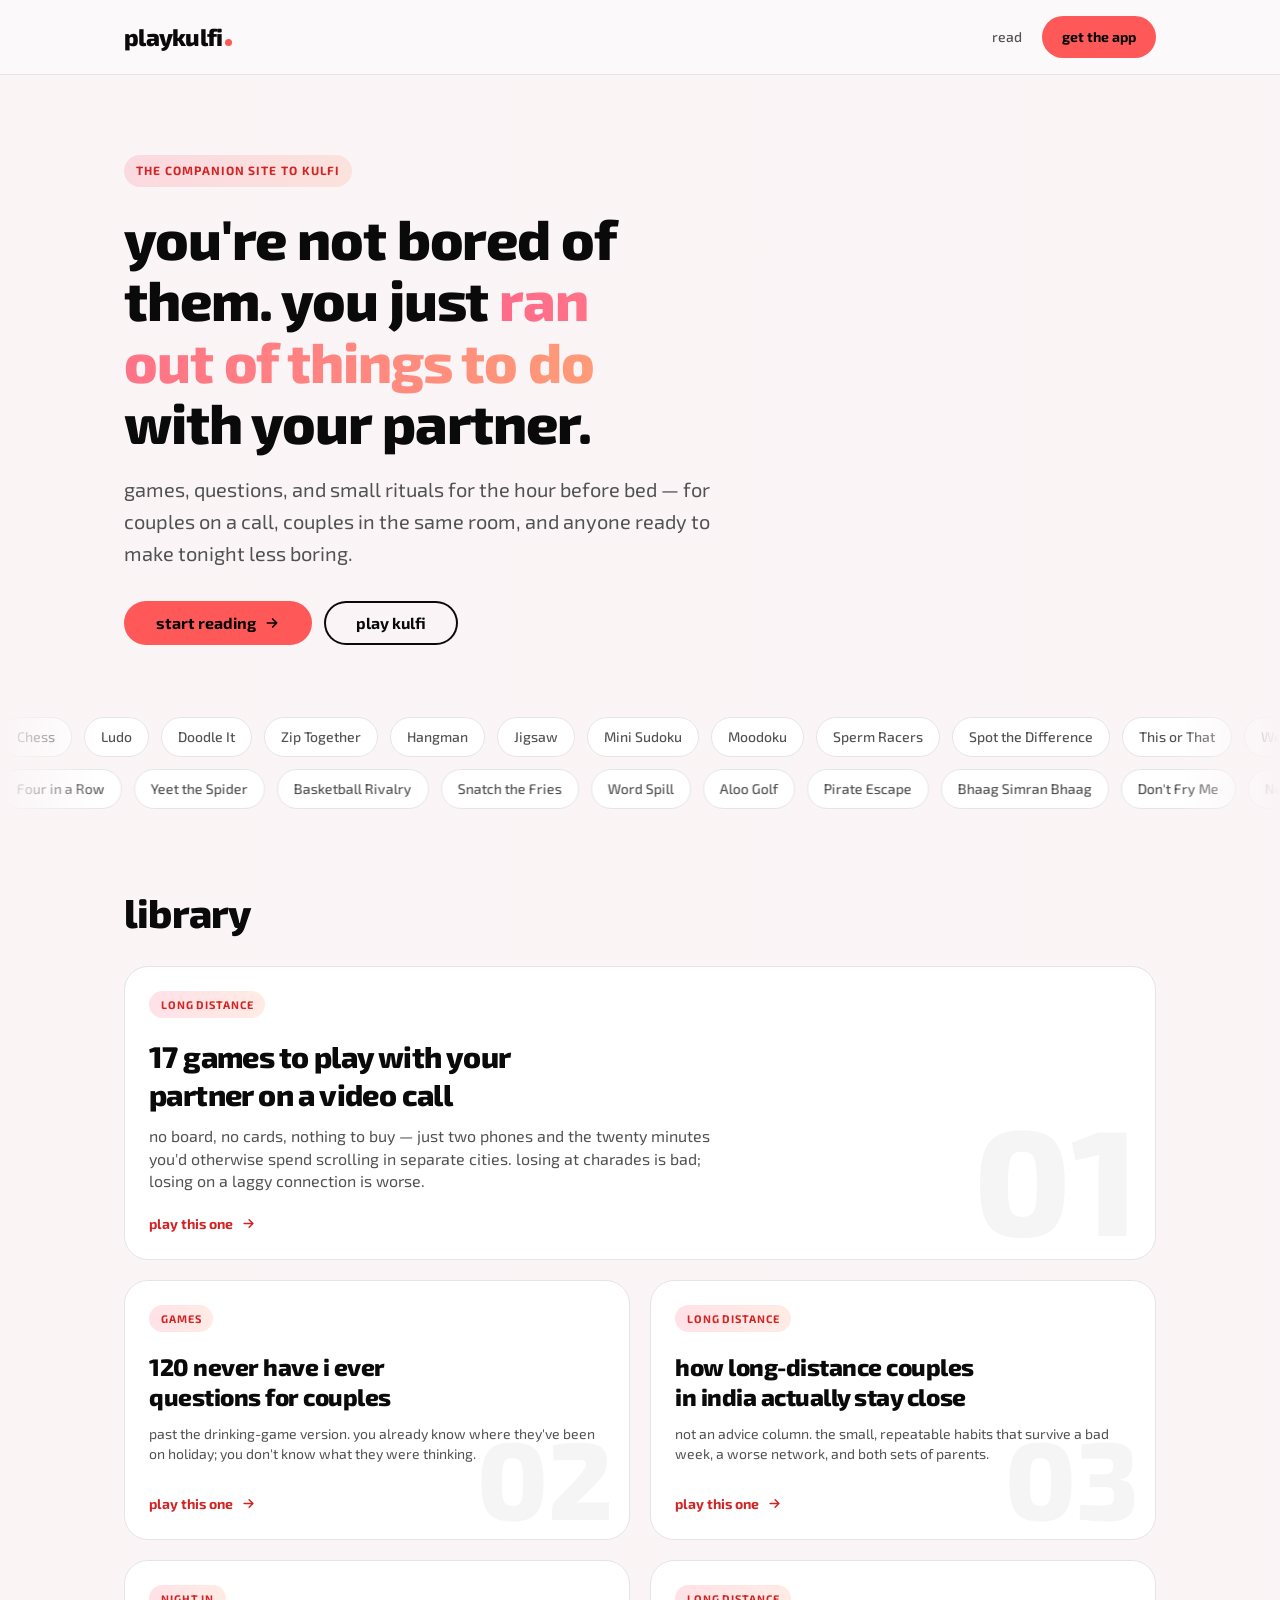
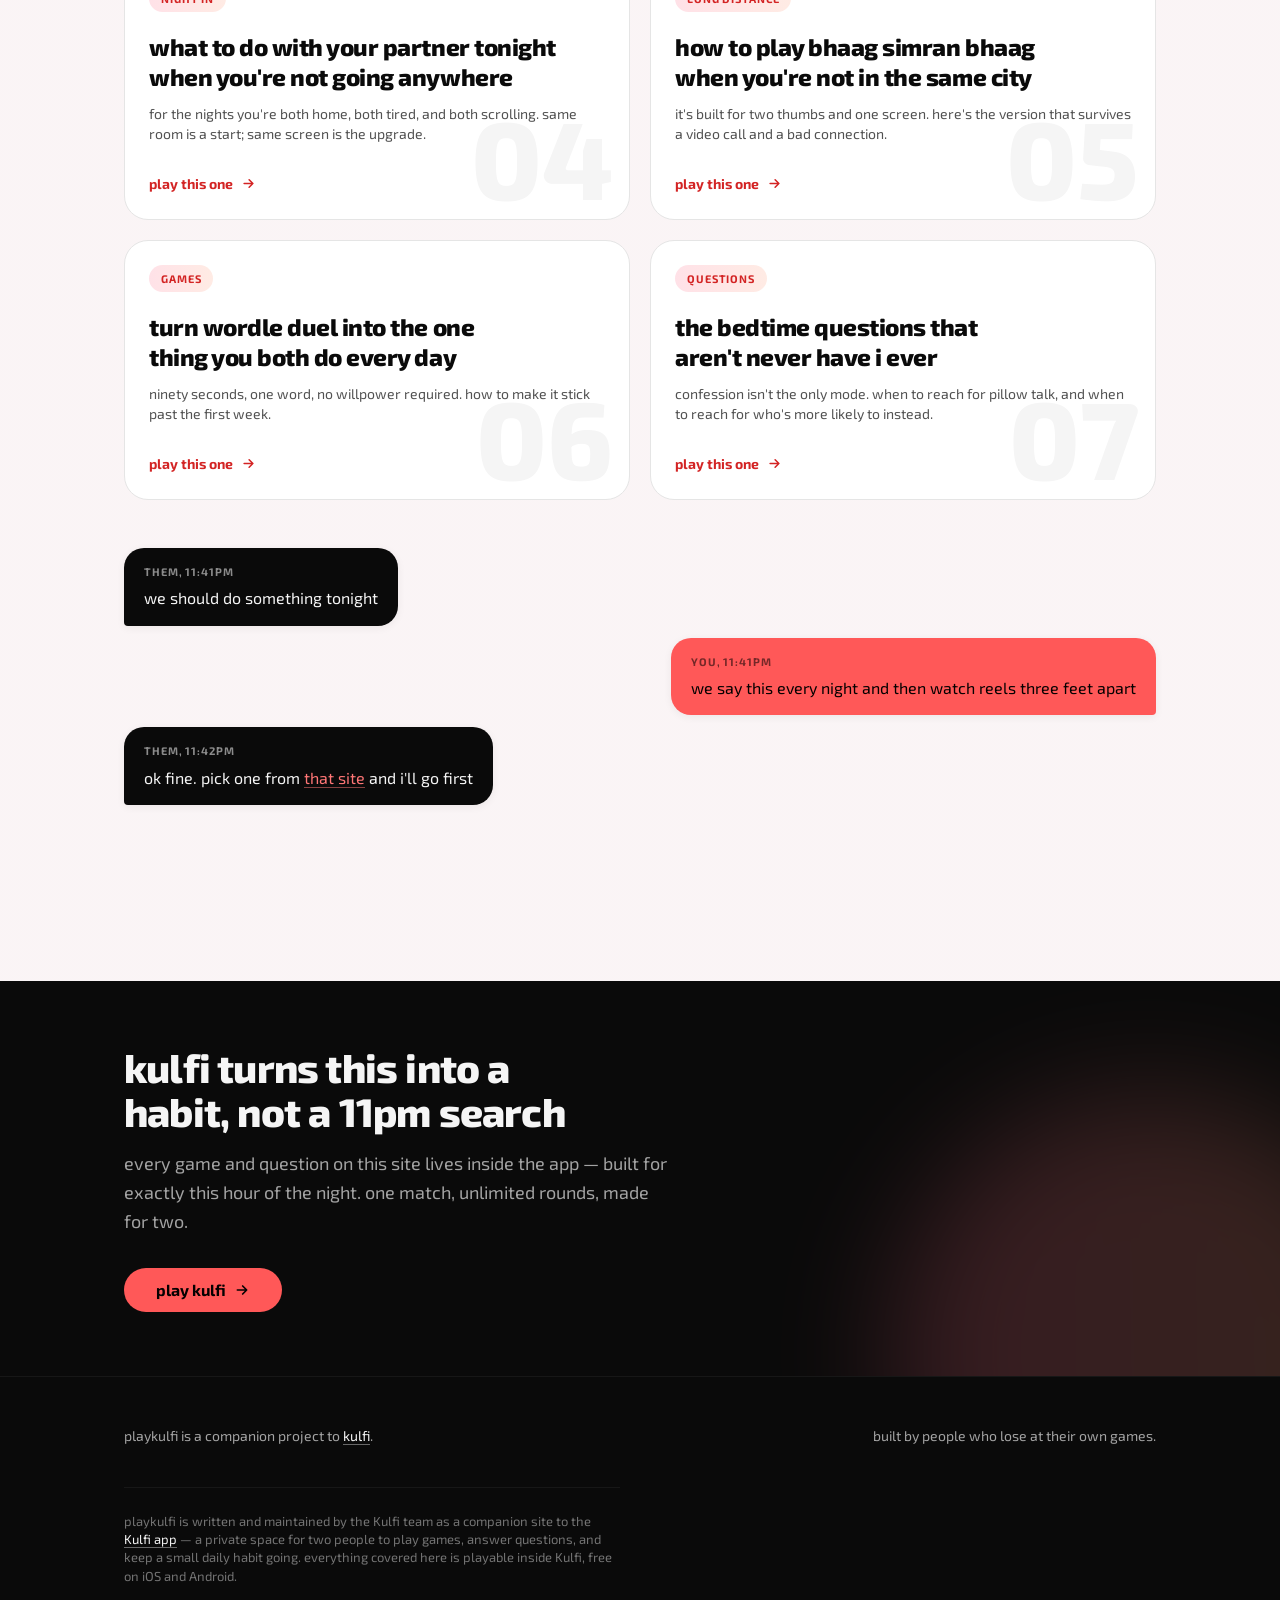
==== commit 68a7ce8c: "Update hero copy, app links, and library section - New headline/subline, drop the "26 games" stat li" ====
--- a/index.html
+++ b/index.html
@@ -70,7 +70,7 @@
     <a href="/" class="wordmark">playkulfi</a>
     <nav class="site">
       <a class="nav-read" href="#posts">read</a>
-      <a class="nav-cta" href="https://kulfi.club" target="_blank" rel="noopener">get the app</a>
+      <a class="nav-cta" href="https://play.google.com/store/apps/details?id=com.kulfi.app" target="_blank" rel="noopener">get the app</a>
     </nav>
   </div>
 </header>
@@ -78,12 +78,11 @@
 <section class="hero">
   <div class="wrap">
     <p class="eyebrow">the companion site to kulfi</p>
-    <h1>your relationship is fine. your <em>conversations</em> need help.</h1>
-    <p class="lede">games, questions, and small rituals for the hour before bed — for couples on a call, couples in the same room who've run out of things to say, and everyone pretending they haven't.</p>
-    <p class="stat">kulfi has <b>26 games</b> — this is where we explain how to actually use a handful of them.</p>
+    <h1>you're not bored of them. you just <em>ran out of things to do</em> with your partner.</h1>
+    <p class="lede">games, questions, and small rituals for the hour before bed — for couples on a call, couples in the same room, and anyone ready to make tonight less boring.</p>
     <div class="hero-actions">
       <a class="btn btn--primary btn--arrow" href="#posts">start reading</a>
-      <a class="btn btn--ghost" href="https://kulfi.club" target="_blank" rel="noopener">play kulfi</a>
+      <a class="btn btn--ghost" href="https://play.google.com/store/apps/details?id=com.kulfi.app" target="_blank" rel="noopener">play kulfi</a>
     </div>
   </div>
 </section>
@@ -108,8 +107,7 @@
   <div class="wrap">
 
     <div class="section-head">
-      <h2>the reading arcade</h2>
-      <p>seven cabinets, no queue, no tokens. nobody's hogging the machine.</p>
+      <h2>library</h2>
     </div>
 
     <div class="arcade-grid">
@@ -194,7 +192,7 @@
   <div class="wrap">
     <h2>kulfi turns this into a habit, not a 11pm search</h2>
     <p>every game and question on this site lives inside the app — built for exactly this hour of the night. one match, unlimited rounds, made for two.</p>
-    <a class="btn btn--primary btn--arrow" href="https://kulfi.club" target="_blank" rel="noopener">play kulfi</a>
+    <a class="btn btn--primary btn--arrow" href="https://play.google.com/store/apps/details?id=com.kulfi.app" target="_blank" rel="noopener">play kulfi</a>
   </div>
 </div>
 
